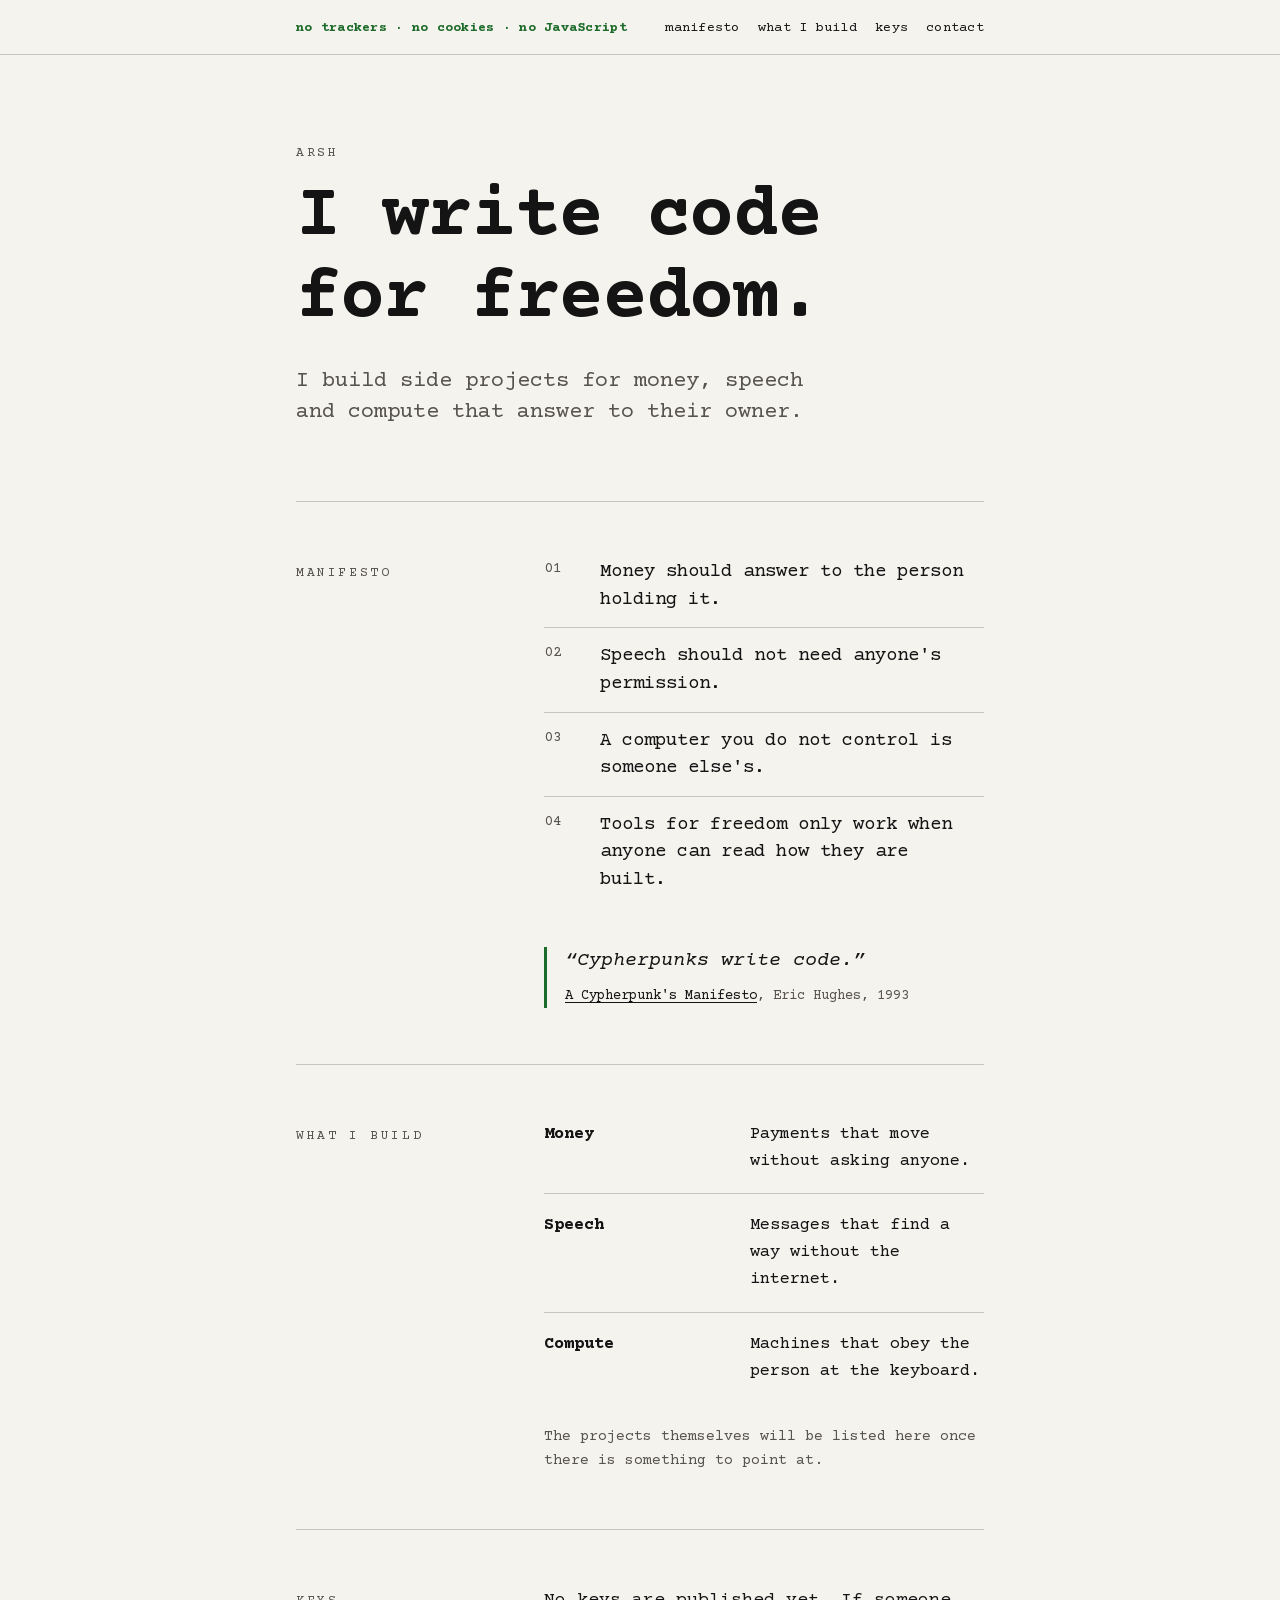
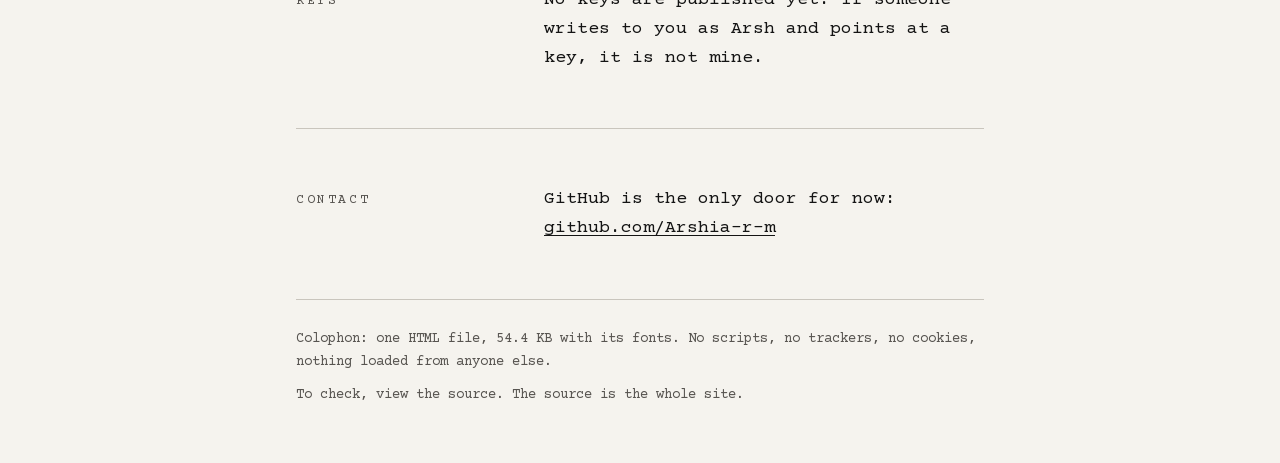
==== index.html @ 5174d8e5 "First version: cypherpunk homepage and 404 page, no JavaScript" ====
<!doctype html>
<html lang="en" data-zcode-design>
<head>
<meta charset="utf-8">
<meta name="viewport" content="width=device-width, initial-scale=1">
<meta http-equiv="Content-Security-Policy" content="default-src 'none'; style-src 'unsafe-inline'; img-src 'self' data:; font-src data:; base-uri 'none'; form-action 'none'">
<title>Arsh — I write code for freedom.</title>
<meta name="description" content="Arsh writes code for freedom: side projects for money, speech and compute that answer to their owner.">
<link rel="icon" href="data:,">
<style>
/* Courier+Prime:ital,wght@0,400;0,700;1,400 | latin subset, embedded under the SIL Open Font License (3 file(s), 35 KB) */
@font-face {
  font-family: 'Courier Prime';
  font-style: italic;
  font-weight: 400;
  font-display: swap;
  src: url([data-uri]) format('woff2');
  unicode-range: U+0000-00FF, U+0131, U+0152-0153, U+02BB-02BC, U+02C6, U+02DA, U+02DC, U+0304, U+0308, U+0329, U+2000-206F, U+20AC, U+2122, U+2191, U+2193, U+2212, U+2215, U+FEFF, U+FFFD;
}
@font-face {
  font-family: 'Courier Prime';
  font-style: normal;
  font-weight: 400;
  font-display: swap;
  src: url([data-uri]) format('woff2');
  unicode-range: U+0000-00FF, U+0131, U+0152-0153, U+02BB-02BC, U+02C6, U+02DA, U+02DC, U+0304, U+0308, U+0329, U+2000-206F, U+20AC, U+2122, U+2191, U+2193, U+2212, U+2215, U+FEFF, U+FFFD;
}
@font-face {
  font-family: 'Courier Prime';
  font-style: normal;
  font-weight: 700;
  font-display: swap;
  src: url([data-uri]) format('woff2');
  unicode-range: U+0000-00FF, U+0131, U+0152-0153, U+02BB-02BC, U+02C6, U+02DA, U+02DC, U+0304, U+0308, U+0329, U+2000-206F, U+20AC, U+2122, U+2191, U+2193, U+2212, U+2215, U+FEFF, U+FFFD;
}
:root{
  --bg:#0A0A0A;--ink:#F2F2F2;--muted:#A8A8A8;--rule:#3A3A3A;
  --accent:#8FE388;--accent-ink:#8FE388;
  --font-mono:"Courier Prime","Courier New",Courier,monospace;
  --space:8px;--radius:0px;--motion:0ms;--measure:34rem;
}
@media (prefers-color-scheme:light){
  :root{--bg:#F5F3EE;--ink:#141414;--muted:#575450;--rule:#C9C5BD;--accent:#1D6B2A;--accent-ink:#1D6B2A}
}
*{box-sizing:border-box}
html{-webkit-text-size-adjust:100%}
body{margin:0;background:var(--bg);color:var(--ink);font:400 17px/1.6 var(--font-mono);-webkit-font-smoothing:antialiased}
h1,h2,h3,p,ul,ol,blockquote,dl{margin:0}
ul,ol{padding:0;list-style:none}
a{color:var(--ink);text-decoration:underline;text-decoration-thickness:1px;text-underline-offset:3px}
a:hover{text-decoration-thickness:2px}
.wrap{max-width:46rem;margin:0 auto;padding:0 24px}
.skip{position:absolute;left:-999px;top:0;z-index:1;padding:8px 12px;background:var(--ink);color:var(--bg)}
.skip:focus{left:8px;top:8px}

/* header line */
.bar{border-bottom:1px solid var(--rule)}
.bar .wrap{display:flex;flex-wrap:wrap;justify-content:space-between;align-items:baseline;gap:8px 24px;padding-top:7px;padding-bottom:3px;font-size:13.5px;letter-spacing:.02em}
.promise{color:var(--accent-ink);font-weight:700}
.bar nav{display:flex;flex-wrap:wrap;gap:18px}
.bar nav a{display:inline-block;padding:11px 0;text-decoration:none}
.bar nav a:hover{text-decoration:underline}

/* opening */
.hero{padding:88px 0 72px}
.kicker{font-size:13px;letter-spacing:.2em;text-transform:uppercase;color:var(--muted)}
h1{margin-top:14px;font-size:clamp(40px,7.4vw,76px);line-height:1.08;letter-spacing:-.03em;font-weight:700;max-width:14ch}
.lede{margin-top:24px;font-size:clamp(18px,2.4vw,22px);line-height:1.45;color:var(--muted);max-width:var(--measure)}

/* sections: a small label on the left, the content on the right */
.sec{padding:56px 0;border-top:1px solid var(--rule);display:grid;grid-template-columns:minmax(0,1fr) minmax(0,2.2fr);gap:16px 48px}
h2{font-size:13px;letter-spacing:.2em;text-transform:uppercase;color:var(--muted);font-weight:400;padding-top:5px}
@media (max-width:640px){.sec{grid-template-columns:minmax(0,1fr);gap:20px;padding:44px 0}}

/* manifesto */
.creed li{position:relative;padding:14px 0 14px 56px;border-top:1px solid var(--rule);font-size:19px;line-height:1.45}
.creed li:first-child{border-top:0;padding-top:0}
.creed li::before{content:attr(data-n);position:absolute;left:0;top:14px;font-size:15px;color:var(--muted)}
.creed li:first-child::before{top:0}
blockquote{margin-top:40px;padding-left:18px;border-left:3px solid var(--accent);font-size:20px;line-height:1.4;font-style:italic}
blockquote cite{display:block;margin-top:10px;font-style:normal;font-size:14px;line-height:1.6;color:var(--muted)}

/* what I build */
.areas>div{display:grid;grid-template-columns:minmax(110px,150px) minmax(0,1fr);gap:16px;padding:18px 0;border-top:1px solid var(--rule)}
.areas>div:first-child{border-top:0;padding-top:0}
.areas dt{font-weight:700}
@media (max-width:480px){.areas>div{grid-template-columns:minmax(0,1fr);gap:4px}}
.soon{margin-top:22px;font-size:15px;line-height:1.6;color:var(--muted)}
.prose{font-size:18px;line-height:1.6;max-width:var(--measure)}
.prose + .prose{margin-top:14px}

/* colophon */
.colophon{border-top:1px solid var(--rule);padding:28px 0 56px;font-size:14px;line-height:1.65;color:var(--muted)}
.colophon p + p{margin-top:10px}
.colophon .allthere{color:var(--accent-ink);font-weight:700}
</style>
</head>
<body>
<!-- You are reading the source. Good instinct. There are no scripts in this file, and the page refuses to run any: see Content-Security-Policy in the head. -->
<a class="skip" href="#main">Skip to content</a>

<header class="bar">
  <div class="wrap">
    <p class="promise">no trackers · no cookies · no JavaScript</p>
    <nav aria-label="Site">
      <a href="#manifesto">manifesto</a>
      <a href="#build">what I build</a>
      <a href="#keys">keys</a>
      <a href="#contact">contact</a>
    </nav>
  </div>
</header>

<main id="main" class="wrap" tabindex="-1">

  <section class="hero" data-od-id="opening">
    <p class="kicker">Arsh</p>
    <h1>I write code for freedom.</h1>
    <p class="lede">I build side projects for money, speech and compute that answer to their owner.</p>
  </section>

  <section class="sec" id="manifesto" data-od-id="manifesto">
    <h2>Manifesto</h2>
    <div>
      <!-- The four lines below are a draft. Rewrite them in your own words before publishing. -->
      <ol class="creed">
        <li data-n="01">Money should answer to the person holding it.</li>
        <li data-n="02">Speech should not need anyone's permission.</li>
        <li data-n="03">A computer you do not control is someone else's.</li>
        <li data-n="04">Tools for freedom only work when anyone can read how they are built.</li>
      </ol>
      <blockquote>
        “Cypherpunks write code.”
        <cite><a href="https://www.activism.net/cypherpunk/manifesto.html">A Cypherpunk's Manifesto</a>, Eric Hughes, 1993</cite>
      </blockquote>
    </div>
  </section>

  <section class="sec" id="build" data-od-id="what-i-build">
    <h2>What I build</h2>
    <div>
      <dl class="areas">
        <div><dt>Money</dt><dd>Payments that move without asking anyone.</dd></div>
        <div><dt>Speech</dt><dd>Messages that find a way without the internet.</dd></div>
        <div><dt>Compute</dt><dd>Machines that obey the person at the keyboard.</dd></div>
      </dl>
      <p class="soon">The projects themselves will be listed here once there is something to point at.</p>
    </div>
  </section>

  <section class="sec" id="keys" data-od-id="keys">
    <h2>Keys</h2>
    <div>
      <p class="prose">No keys are published yet. If someone writes to you as Arsh and points at a key, it is not mine.</p>
    </div>
  </section>

  <section class="sec" id="contact" data-od-id="contact">
    <h2>Contact</h2>
    <div>
      <p class="prose">GitHub is the only door for now: <a href="https://github.com/Arshia-r-m">github.com/Arshia-r-m</a></p>
    </div>
  </section>

  <footer class="colophon" data-od-id="colophon">
    <noscript><p class="allthere">You are seeing everything. There is nothing to enable.</p></noscript>
    <p>Colophon: one HTML file, 54.4 KB with its fonts. No scripts, no trackers, no cookies, nothing loaded from anyone else.</p>
    <p>To check, view the source. The source is the whole site.</p>
  </footer>

</main>
</body>
</html>
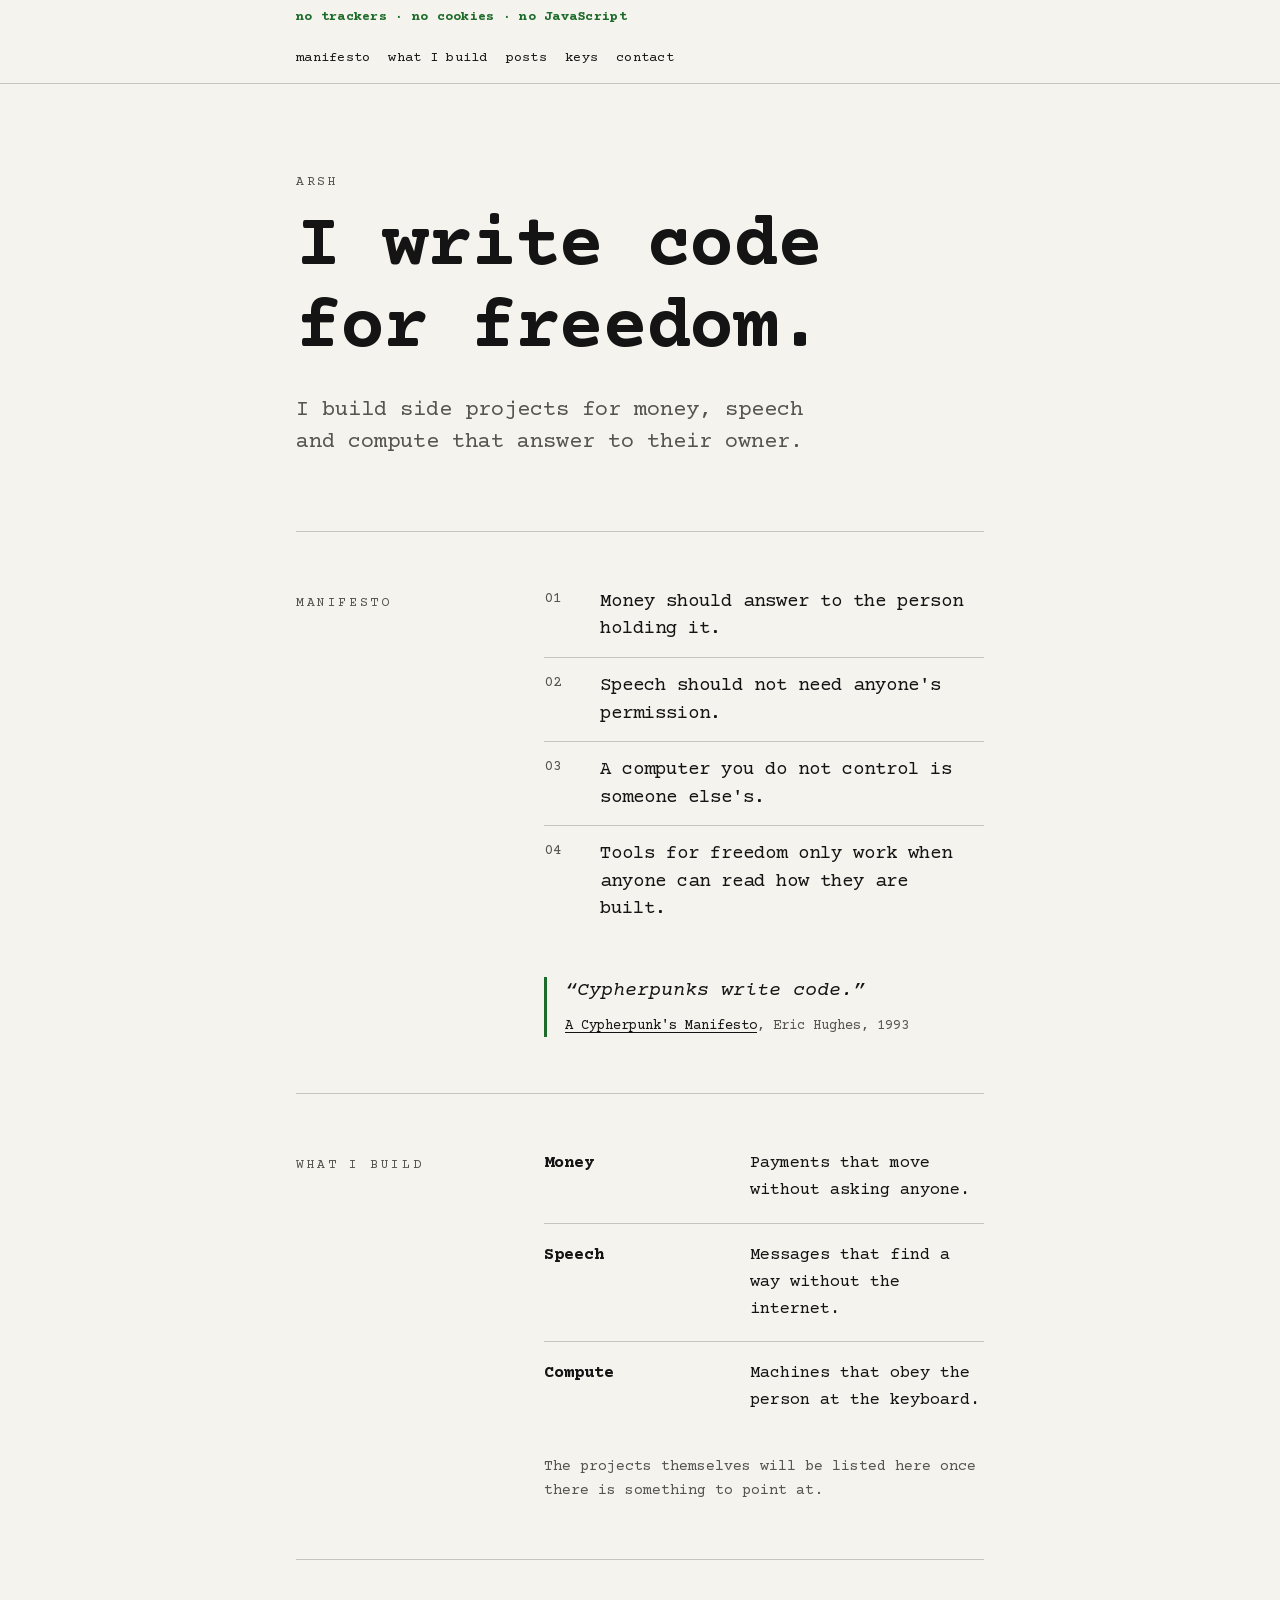
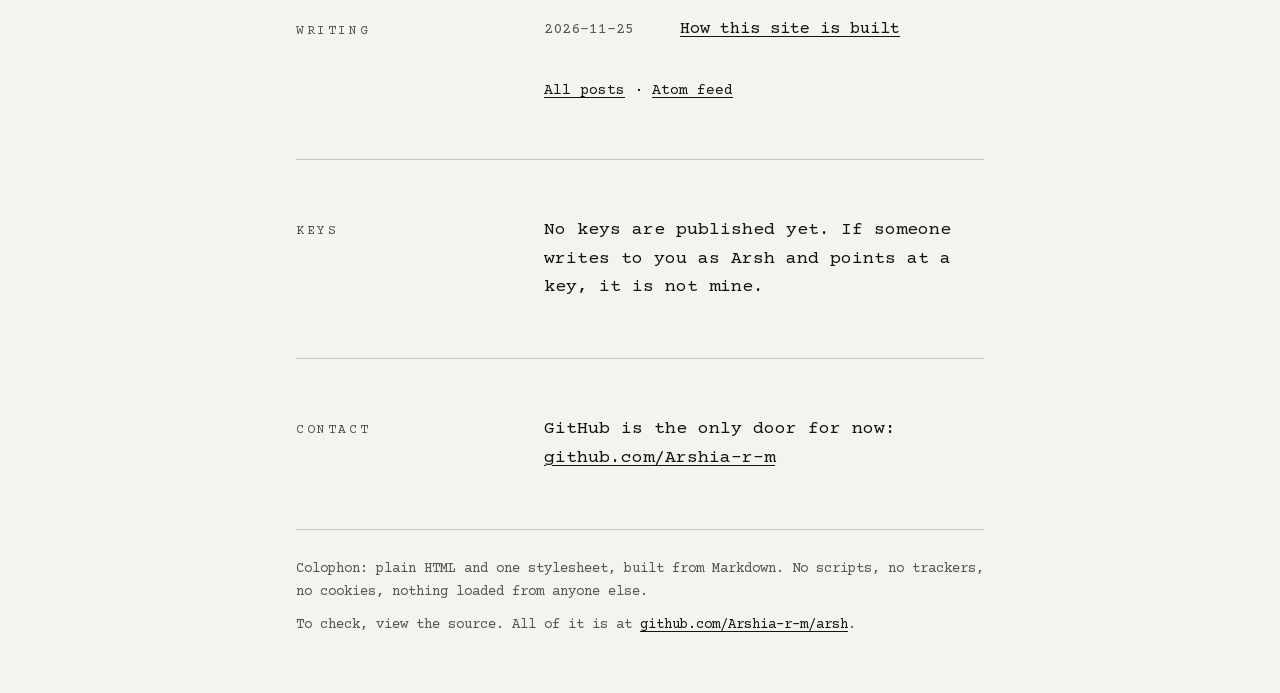
==== commit ef710fef: "Build of f8624a9292fa55fa40d5135161ce73d1a7585f95" ====
--- a/index.html
+++ b/index.html
@@ -1,113 +1,32 @@
 <!doctype html>
-<html lang="en" data-zcode-design>
+<html lang="en">
 <head>
 <meta charset="utf-8">
 <meta name="viewport" content="width=device-width, initial-scale=1">
-<meta http-equiv="Content-Security-Policy" content="default-src 'none'; style-src 'unsafe-inline'; img-src 'self' data:; font-src data:; base-uri 'none'; form-action 'none'">
+<meta http-equiv="Content-Security-Policy" content="default-src 'none'; style-src 'self'; img-src 'self' data:; font-src 'self'; base-uri 'none'; form-action 'none'">
+
 <title>Arsh — I write code for freedom.</title>
 <meta name="description" content="Arsh writes code for freedom: side projects for money, speech and compute that answer to their owner.">
 <link rel="icon" href="data:,">
-<style>
-/* Courier+Prime:ital,wght@0,400;0,700;1,400 | latin subset, embedded under the SIL Open Font License (3 file(s), 35 KB) */
-@font-face {
-  font-family: 'Courier Prime';
-  font-style: italic;
-  font-weight: 400;
-  font-display: swap;
-  src: url([data-uri]) format('woff2');
-  unicode-range: U+0000-00FF, U+0131, U+0152-0153, U+02BB-02BC, U+02C6, U+02DA, U+02DC, U+0304, U+0308, U+0329, U+2000-206F, U+20AC, U+2122, U+2191, U+2193, U+2212, U+2215, U+FEFF, U+FFFD;
-}
-@font-face {
-  font-family: 'Courier Prime';
-  font-style: normal;
-  font-weight: 400;
-  font-display: swap;
-  src: url([data-uri]) format('woff2');
-  unicode-range: U+0000-00FF, U+0131, U+0152-0153, U+02BB-02BC, U+02C6, U+02DA, U+02DC, U+0304, U+0308, U+0329, U+2000-206F, U+20AC, U+2122, U+2191, U+2193, U+2212, U+2215, U+FEFF, U+FFFD;
-}
-@font-face {
-  font-family: 'Courier Prime';
-  font-style: normal;
-  font-weight: 700;
-  font-display: swap;
-  src: url([data-uri]) format('woff2');
-  unicode-range: U+0000-00FF, U+0131, U+0152-0153, U+02BB-02BC, U+02C6, U+02DA, U+02DC, U+0304, U+0308, U+0329, U+2000-206F, U+20AC, U+2122, U+2191, U+2193, U+2212, U+2215, U+FEFF, U+FFFD;
-}
-:root{
-  --bg:#0A0A0A;--ink:#F2F2F2;--muted:#A8A8A8;--rule:#3A3A3A;
-  --accent:#8FE388;--accent-ink:#8FE388;
-  --font-mono:"Courier Prime","Courier New",Courier,monospace;
-  --space:8px;--radius:0px;--motion:0ms;--measure:34rem;
-}
-@media (prefers-color-scheme:light){
-  :root{--bg:#F5F3EE;--ink:#141414;--muted:#575450;--rule:#C9C5BD;--accent:#1D6B2A;--accent-ink:#1D6B2A}
-}
-*{box-sizing:border-box}
-html{-webkit-text-size-adjust:100%}
-body{margin:0;background:var(--bg);color:var(--ink);font:400 17px/1.6 var(--font-mono);-webkit-font-smoothing:antialiased}
-h1,h2,h3,p,ul,ol,blockquote,dl{margin:0}
-ul,ol{padding:0;list-style:none}
-a{color:var(--ink);text-decoration:underline;text-decoration-thickness:1px;text-underline-offset:3px}
-a:hover{text-decoration-thickness:2px}
-.wrap{max-width:46rem;margin:0 auto;padding:0 24px}
-.skip{position:absolute;left:-999px;top:0;z-index:1;padding:8px 12px;background:var(--ink);color:var(--bg)}
-.skip:focus{left:8px;top:8px}
-
-/* header line */
-.bar{border-bottom:1px solid var(--rule)}
-.bar .wrap{display:flex;flex-wrap:wrap;justify-content:space-between;align-items:baseline;gap:8px 24px;padding-top:7px;padding-bottom:3px;font-size:13.5px;letter-spacing:.02em}
-.promise{color:var(--accent-ink);font-weight:700}
-.bar nav{display:flex;flex-wrap:wrap;gap:18px}
-.bar nav a{display:inline-block;padding:11px 0;text-decoration:none}
-.bar nav a:hover{text-decoration:underline}
-
-/* opening */
-.hero{padding:88px 0 72px}
-.kicker{font-size:13px;letter-spacing:.2em;text-transform:uppercase;color:var(--muted)}
-h1{margin-top:14px;font-size:clamp(40px,7.4vw,76px);line-height:1.08;letter-spacing:-.03em;font-weight:700;max-width:14ch}
-.lede{margin-top:24px;font-size:clamp(18px,2.4vw,22px);line-height:1.45;color:var(--muted);max-width:var(--measure)}
-
-/* sections: a small label on the left, the content on the right */
-.sec{padding:56px 0;border-top:1px solid var(--rule);display:grid;grid-template-columns:minmax(0,1fr) minmax(0,2.2fr);gap:16px 48px}
-h2{font-size:13px;letter-spacing:.2em;text-transform:uppercase;color:var(--muted);font-weight:400;padding-top:5px}
-@media (max-width:640px){.sec{grid-template-columns:minmax(0,1fr);gap:20px;padding:44px 0}}
-
-/* manifesto */
-.creed li{position:relative;padding:14px 0 14px 56px;border-top:1px solid var(--rule);font-size:19px;line-height:1.45}
-.creed li:first-child{border-top:0;padding-top:0}
-.creed li::before{content:attr(data-n);position:absolute;left:0;top:14px;font-size:15px;color:var(--muted)}
-.creed li:first-child::before{top:0}
-blockquote{margin-top:40px;padding-left:18px;border-left:3px solid var(--accent);font-size:20px;line-height:1.4;font-style:italic}
-blockquote cite{display:block;margin-top:10px;font-style:normal;font-size:14px;line-height:1.6;color:var(--muted)}
-
-/* what I build */
-.areas>div{display:grid;grid-template-columns:minmax(110px,150px) minmax(0,1fr);gap:16px;padding:18px 0;border-top:1px solid var(--rule)}
-.areas>div:first-child{border-top:0;padding-top:0}
-.areas dt{font-weight:700}
-@media (max-width:480px){.areas>div{grid-template-columns:minmax(0,1fr);gap:4px}}
-.soon{margin-top:22px;font-size:15px;line-height:1.6;color:var(--muted)}
-.prose{font-size:18px;line-height:1.6;max-width:var(--measure)}
-.prose + .prose{margin-top:14px}
-
-/* colophon */
-.colophon{border-top:1px solid var(--rule);padding:28px 0 56px;font-size:14px;line-height:1.65;color:var(--muted)}
-.colophon p + p{margin-top:10px}
-.colophon .allthere{color:var(--accent-ink);font-weight:700}
-</style>
+<link rel="stylesheet" href="/style.css">
+<link rel="alternate" type="application/atom+xml" title="Arsh: posts" href="/atom.xml">
 </head>
 <body>
-<!-- You are reading the source. Good instinct. There are no scripts in this file, and the page refuses to run any: see Content-Security-Policy in the head. -->
+<!-- You are reading the source. Good instinct. There are no scripts on this site, and every page refuses to run any: see Content-Security-Policy in the head. -->
 <a class="skip" href="#main">Skip to content</a>
 
 <header class="bar">
   <div class="wrap">
     <p class="promise">no trackers · no cookies · no JavaScript</p>
+    
     <nav aria-label="Site">
-      <a href="#manifesto">manifesto</a>
-      <a href="#build">what I build</a>
-      <a href="#keys">keys</a>
-      <a href="#contact">contact</a>
+      <a href="/#manifesto">manifesto</a>
+      <a href="/#build">what I build</a>
+      <a href="/posts/">posts</a>
+      <a href="/#keys">keys</a>
+      <a href="/#contact">contact</a>
     </nav>
+    
   </div>
 </header>
 
@@ -148,6 +67,21 @@
     </div>
   </section>
 
+  
+  
+  <section class="sec" id="writing">
+    <h2>Writing</h2>
+    <div>
+      <ul class="postlist">
+        
+        <li><time datetime="2026-11-25">2026-11-25</time><a href="/posts/how-this-site-is-built/">How this site is built</a></li>
+        
+      </ul>
+      <p class="more"><a href="/posts/">All posts</a> · <a href="/atom.xml">Atom feed</a></p>
+    </div>
+  </section>
+  
+
   <section class="sec" id="keys" data-od-id="keys">
     <h2>Keys</h2>
     <div>
@@ -162,12 +96,15 @@
     </div>
   </section>
 
-  <footer class="colophon" data-od-id="colophon">
+
+
+  <footer class="colophon">
+    
     <noscript><p class="allthere">You are seeing everything. There is nothing to enable.</p></noscript>
-    <p>Colophon: one HTML file, 54.4 KB with its fonts. No scripts, no trackers, no cookies, nothing loaded from anyone else.</p>
-    <p>To check, view the source. The source is the whole site.</p>
+    <p>Colophon: plain HTML and one stylesheet, built from Markdown. No scripts, no trackers, no cookies, nothing loaded from anyone else.</p>
+    <p>To check, view the source. All of it is at <a href="https://github.com/Arshia-r-m/arsh">github.com/Arshia-r-m/arsh</a>.</p>
+    
   </footer>
-
 </main>
 </body>
 </html>
--- a/style.css
+++ b/style.css
@@ -0,0 +1,104 @@
+/* Courier Prime (latin subset), SIL Open Font License. Served from this site, nothing loaded from anyone else. */
+@font-face{font-family:'Courier Prime';font-style:normal;font-weight:400;font-display:swap;src:url(/fonts/courier-prime-regular.woff2) format('woff2')}
+@font-face{font-family:'Courier Prime';font-style:normal;font-weight:700;font-display:swap;src:url(/fonts/courier-prime-bold.woff2) format('woff2')}
+@font-face{font-family:'Courier Prime';font-style:italic;font-weight:400;font-display:swap;src:url(/fonts/courier-prime-italic.woff2) format('woff2')}
+:root{
+  --bg:#0A0A0A;--ink:#F2F2F2;--muted:#A8A8A8;--rule:#3A3A3A;
+  --accent:#8FE388;--accent-ink:#8FE388;
+  --font-mono:"Courier Prime","Courier New",Courier,monospace;
+  --space:8px;--radius:0px;--motion:0ms;--measure:34rem;
+}
+@media (prefers-color-scheme:light){
+  :root{--bg:#F5F3EE;--ink:#141414;--muted:#575450;--rule:#C9C5BD;--accent:#1D6B2A;--accent-ink:#1D6B2A}
+}
+*{box-sizing:border-box}
+html{-webkit-text-size-adjust:100%}
+body{margin:0;background:var(--bg);color:var(--ink);font:400 17px/1.6 var(--font-mono);-webkit-font-smoothing:antialiased}
+h1,h2,h3,p,ul,ol,blockquote,dl{margin:0}
+ul,ol{padding:0;list-style:none}
+a{color:var(--ink);text-decoration:underline;text-decoration-thickness:1px;text-underline-offset:3px}
+a:hover{text-decoration-thickness:2px}
+.wrap{max-width:46rem;margin:0 auto;padding:0 24px}
+.skip{position:absolute;left:-999px;top:0;z-index:1;padding:8px 12px;background:var(--ink);color:var(--bg)}
+.skip:focus{left:8px;top:8px}
+
+/* header line */
+.bar{border-bottom:1px solid var(--rule)}
+.bar .wrap{display:flex;flex-wrap:wrap;justify-content:space-between;align-items:baseline;gap:8px 24px;padding-top:7px;padding-bottom:3px;font-size:13.5px;letter-spacing:.02em}
+.promise{color:var(--accent-ink);font-weight:700}
+.bar nav{display:flex;flex-wrap:wrap;gap:18px}
+.bar nav a{display:inline-block;padding:11px 0;text-decoration:none}
+.bar nav a:hover{text-decoration:underline}
+@media (max-width:480px){.bar nav{gap:0 14px}.bar nav a{padding:8px 0}}
+
+/* opening */
+.hero{padding:88px 0 72px}
+.kicker{font-size:13px;letter-spacing:.2em;text-transform:uppercase;color:var(--muted)}
+.hero h1{margin-top:14px;font-size:clamp(40px,7.4vw,76px);line-height:1.08;letter-spacing:-.03em;font-weight:700;max-width:14ch}
+.lede{margin-top:24px;font-size:clamp(18px,2.4vw,22px);line-height:1.45;color:var(--muted);max-width:var(--measure)}
+
+/* sections: a small label on the left, the content on the right */
+.sec{padding:56px 0;border-top:1px solid var(--rule);display:grid;grid-template-columns:minmax(0,1fr) minmax(0,2.2fr);gap:16px 48px}
+h2{font-size:13px;letter-spacing:.2em;text-transform:uppercase;color:var(--muted);font-weight:400;padding-top:5px}
+@media (max-width:640px){.sec{grid-template-columns:minmax(0,1fr);gap:20px;padding:44px 0}}
+
+/* manifesto */
+.creed li{position:relative;padding:14px 0 14px 56px;border-top:1px solid var(--rule);font-size:19px;line-height:1.45}
+.creed li:first-child{border-top:0;padding-top:0}
+.creed li::before{content:attr(data-n);position:absolute;left:0;top:14px;font-size:15px;color:var(--muted)}
+.creed li:first-child::before{top:0}
+blockquote{margin-top:40px;padding-left:18px;border-left:3px solid var(--accent);font-size:20px;line-height:1.4;font-style:italic}
+blockquote cite{display:block;margin-top:10px;font-style:normal;font-size:14px;line-height:1.6;color:var(--muted)}
+
+/* what I build */
+.areas>div{display:grid;grid-template-columns:minmax(110px,150px) minmax(0,1fr);gap:16px;padding:18px 0;border-top:1px solid var(--rule)}
+.areas>div:first-child{border-top:0;padding-top:0}
+.areas dt{font-weight:700}
+@media (max-width:480px){.areas>div{grid-template-columns:minmax(0,1fr);gap:4px}}
+.soon{margin-top:22px;font-size:15px;line-height:1.6;color:var(--muted)}
+.prose{font-size:18px;line-height:1.6;max-width:var(--measure)}
+.prose + .prose{margin-top:14px}
+
+/* colophon */
+.colophon{border-top:1px solid var(--rule);padding:28px 0 56px;font-size:14px;line-height:1.65;color:var(--muted)}
+.colophon p + p{margin-top:10px}
+.colophon .allthere{color:var(--accent-ink);font-weight:700}
+
+/* 404 */
+.missing{padding:96px 0 88px}
+.code{font-size:clamp(72px,16vw,160px);line-height:1;letter-spacing:-.04em;font-weight:700;color:var(--muted)}
+.missing h1{margin-top:18px;font-size:clamp(34px,5.6vw,58px);line-height:1.1;max-width:none}
+.missing .prose{margin-top:22px;font-size:19px;line-height:1.5;color:var(--muted)}
+.back{display:inline-block;margin-top:30px;font-size:17px}
+
+/* post lists (home "Writing", /posts/, tag pages) */
+.postlist li{display:grid;grid-template-columns:minmax(104px,120px) minmax(0,1fr);gap:16px;padding:14px 0;border-top:1px solid var(--rule)}
+.postlist li:first-child{border-top:0;padding-top:0}
+.postlist time,.postlist span{color:var(--muted);font-size:15px;padding-top:2px}
+@media (max-width:480px){.postlist li{grid-template-columns:minmax(0,1fr);gap:2px}}
+.more{margin-top:22px;font-size:15px}
+.page-head{padding:72px 0 48px}
+.page-head h1{margin-top:14px;font-size:clamp(34px,5.6vw,58px);line-height:1.1;max-width:none}
+
+/* a single post */
+.post{padding:72px 0 56px}
+.post h1{margin-top:14px;font-size:clamp(32px,5.2vw,52px);line-height:1.1;max-width:none}
+.meta{margin-top:18px;font-size:14px;color:var(--muted)}
+.meta a{color:var(--muted)}
+.body{margin-top:44px;font-size:18px;line-height:1.65;max-width:var(--measure)}
+.body>*+*{margin-top:1.1em}
+.body h2{margin-top:2em;padding-top:0;font-size:22px;letter-spacing:-.01em;text-transform:none;color:var(--ink);font-weight:700}
+.body h3{margin-top:1.6em;font-size:19px;font-weight:700}
+.body ul{list-style:square;padding-left:1.4em}
+.body ol{list-style:decimal;padding-left:1.6em}
+.body li+li{margin-top:.4em}
+.body blockquote{margin-top:1.4em;font-size:18px}
+.body code{font-family:var(--font-mono);font-size:.94em;border:1px solid var(--rule);padding:0 .25em}
+.body pre{overflow-x:auto;padding:14px 16px;border:1px solid var(--rule);font-size:15px;line-height:1.5}
+.body pre code{border:0;padding:0;font-size:inherit}
+.body img{max-width:100%;height:auto}
+.body hr{border:0;border-top:1px solid var(--rule);margin:2em 0}
+.body table{border-collapse:collapse;font-size:16px}
+.body th,.body td{border:1px solid var(--rule);padding:6px 10px;text-align:left}
+.post-foot{margin-top:56px;padding-top:20px;border-top:1px solid var(--rule);font-size:15px}
+h1{font-weight:700;letter-spacing:-.03em}
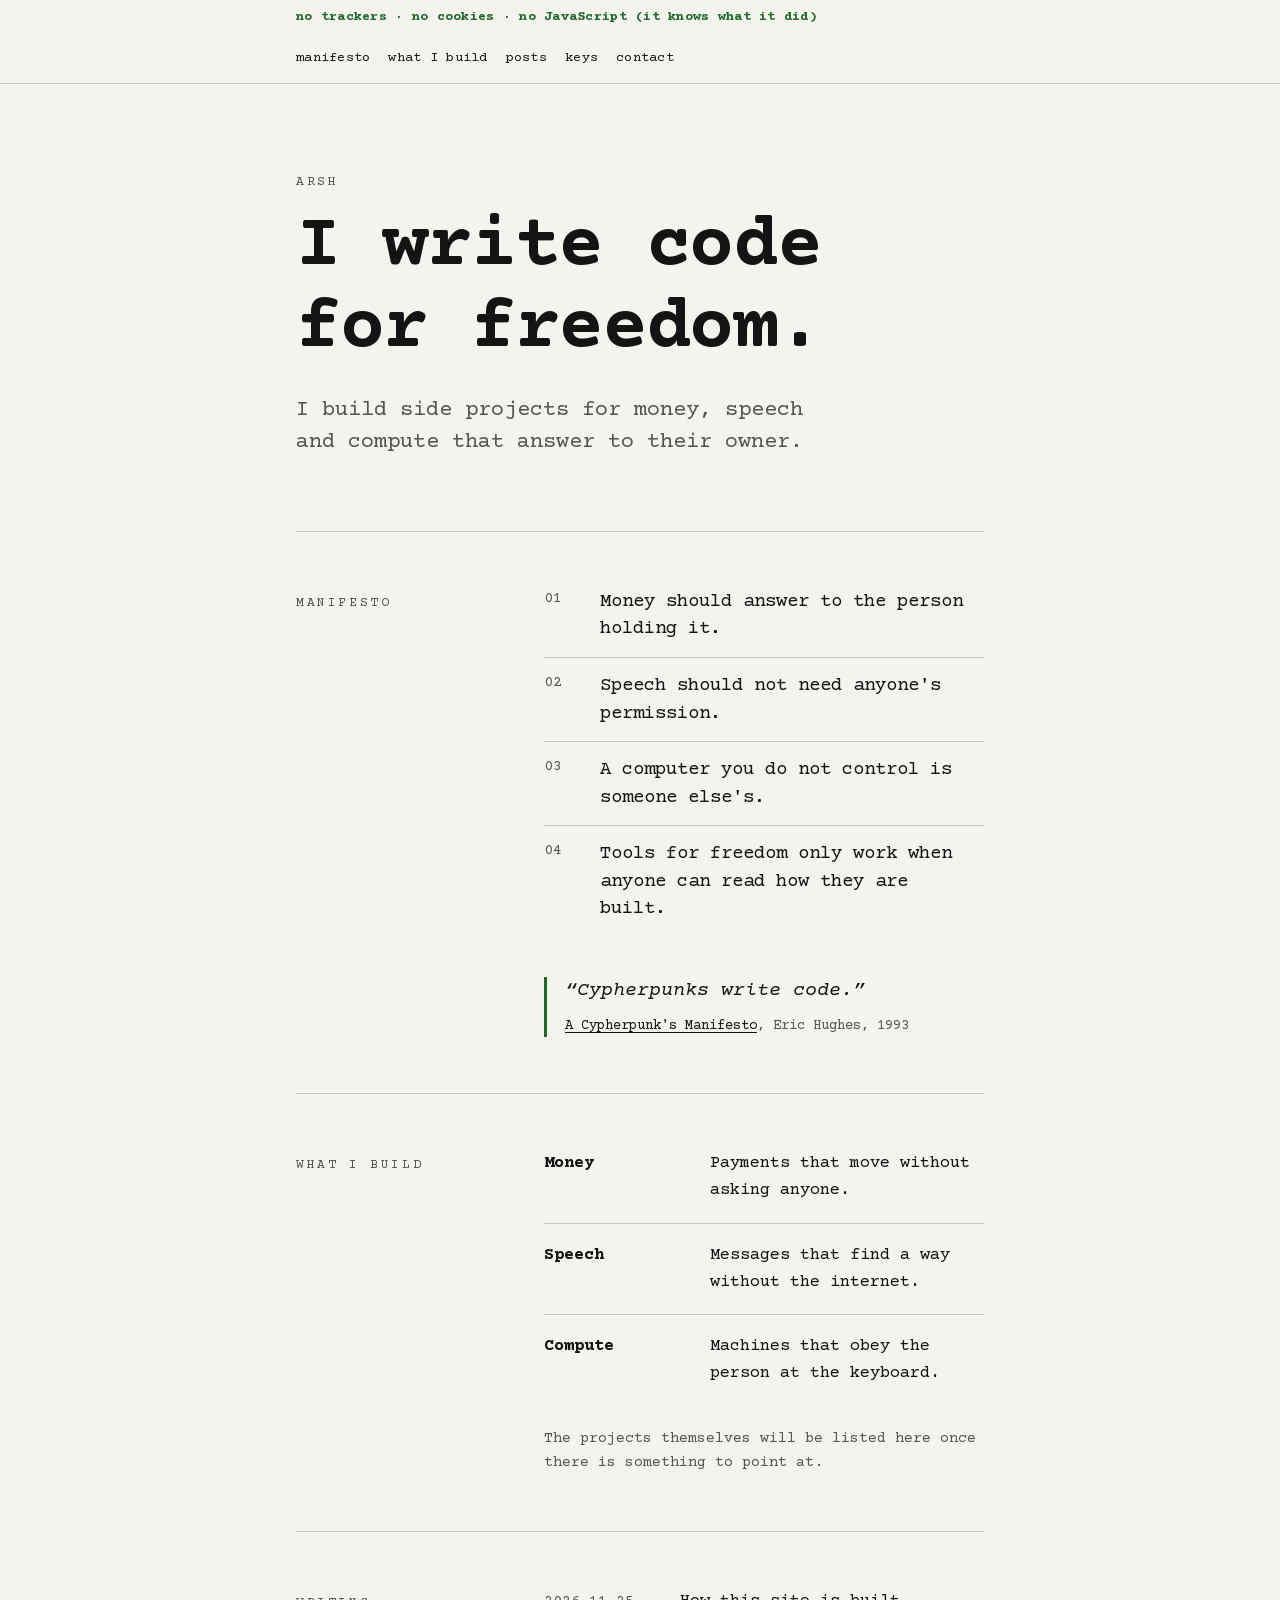
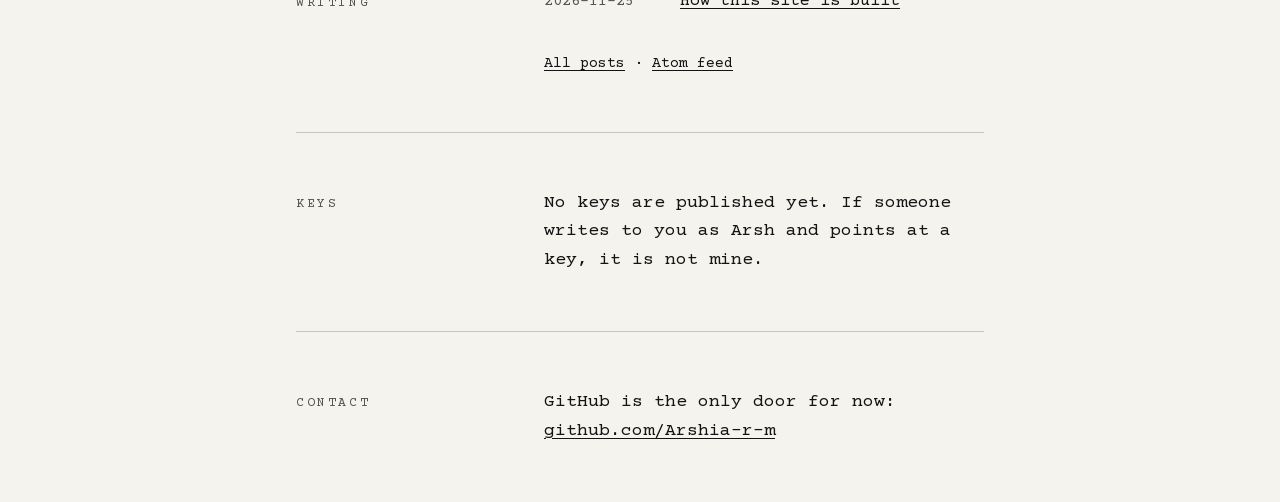
==== commit e58dad1e: "Build of aa2bf23e29f2f0df0527e1c58cfeb35c7fbd3eae" ====
--- a/index.html
+++ b/index.html
@@ -17,7 +17,7 @@
 
 <header class="bar">
   <div class="wrap">
-    <p class="promise">no trackers · no cookies · no JavaScript</p>
+    <p class="promise">no trackers · no cookies · no JavaScript (it knows what it did)</p>
     
     <nav aria-label="Site">
       <a href="/#manifesto">manifesto</a>
@@ -98,13 +98,7 @@
 
 
 
-  <footer class="colophon">
-    
-    <noscript><p class="allthere">You are seeing everything. There is nothing to enable.</p></noscript>
-    <p>Colophon: plain HTML and one stylesheet, built from Markdown. No scripts, no trackers, no cookies, nothing loaded from anyone else.</p>
-    <p>To check, view the source. All of it is at <a href="https://github.com/Arshia-r-m/arsh">github.com/Arshia-r-m/arsh</a>.</p>
-    
-  </footer>
+  <noscript><p class="nojs">You turned JavaScript off. So did we. Great minds.</p></noscript>
 </main>
 </body>
 </html>
--- a/style.css
+++ b/style.css
@@ -54,15 +54,14 @@
 .areas>div{display:grid;grid-template-columns:minmax(110px,150px) minmax(0,1fr);gap:16px;padding:18px 0;border-top:1px solid var(--rule)}
 .areas>div:first-child{border-top:0;padding-top:0}
 .areas dt{font-weight:700}
+.areas dd{margin:0}
 @media (max-width:480px){.areas>div{grid-template-columns:minmax(0,1fr);gap:4px}}
 .soon{margin-top:22px;font-size:15px;line-height:1.6;color:var(--muted)}
 .prose{font-size:18px;line-height:1.6;max-width:var(--measure)}
 .prose + .prose{margin-top:14px}
 
-/* colophon */
-.colophon{border-top:1px solid var(--rule);padding:28px 0 56px;font-size:14px;line-height:1.65;color:var(--muted)}
-.colophon p + p{margin-top:10px}
-.colophon .allthere{color:var(--accent-ink);font-weight:700}
+/* shown only when JavaScript is disabled */
+.nojs{border-top:1px solid var(--rule);padding:28px 0 56px;font-size:14px;line-height:1.65;color:var(--accent-ink);font-weight:700}
 
 /* 404 */
 .missing{padding:96px 0 88px}
@@ -84,7 +83,7 @@
 .post{padding:72px 0 56px}
 .post h1{margin-top:14px;font-size:clamp(32px,5.2vw,52px);line-height:1.1;max-width:none}
 .meta{margin-top:18px;font-size:14px;color:var(--muted)}
-.meta a{color:var(--muted)}
+.meta a{color:var(--muted);white-space:nowrap}
 .body{margin-top:44px;font-size:18px;line-height:1.65;max-width:var(--measure)}
 .body>*+*{margin-top:1.1em}
 .body h2{margin-top:2em;padding-top:0;font-size:22px;letter-spacing:-.01em;text-transform:none;color:var(--ink);font-weight:700}
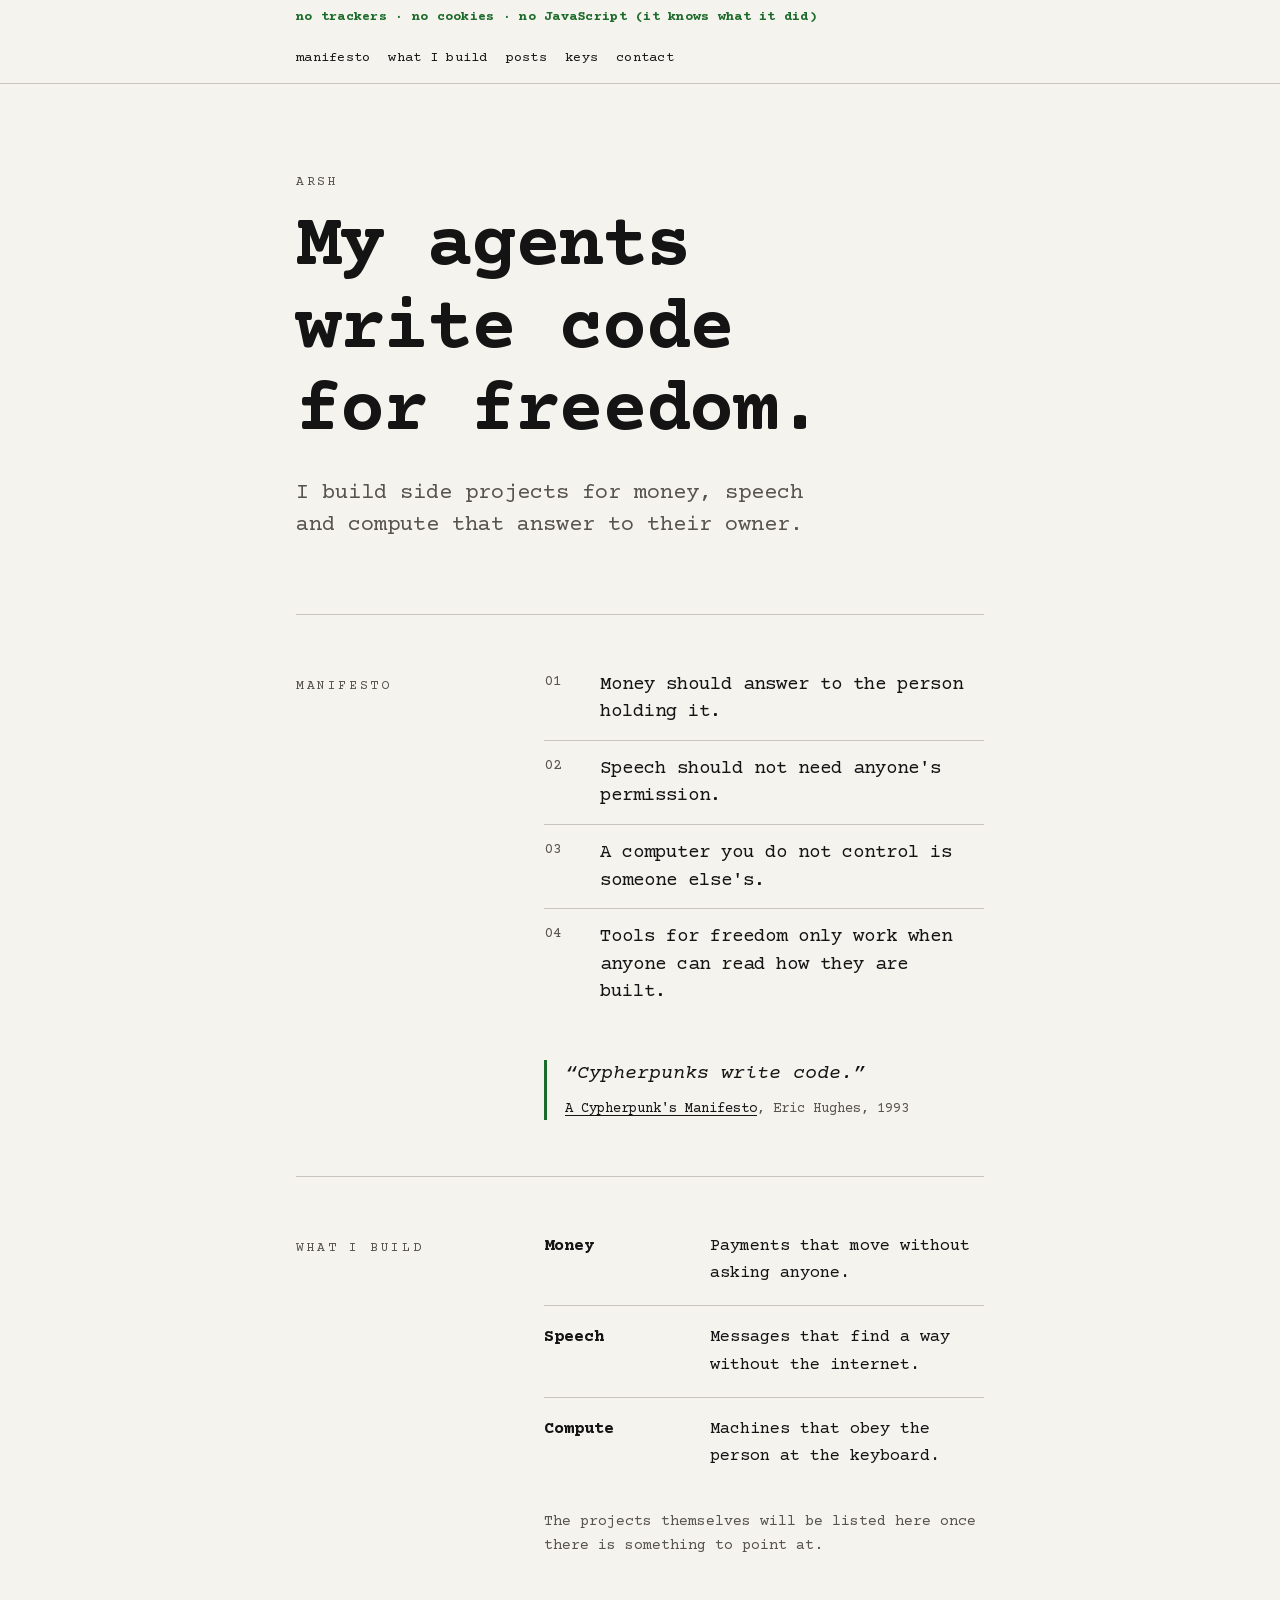
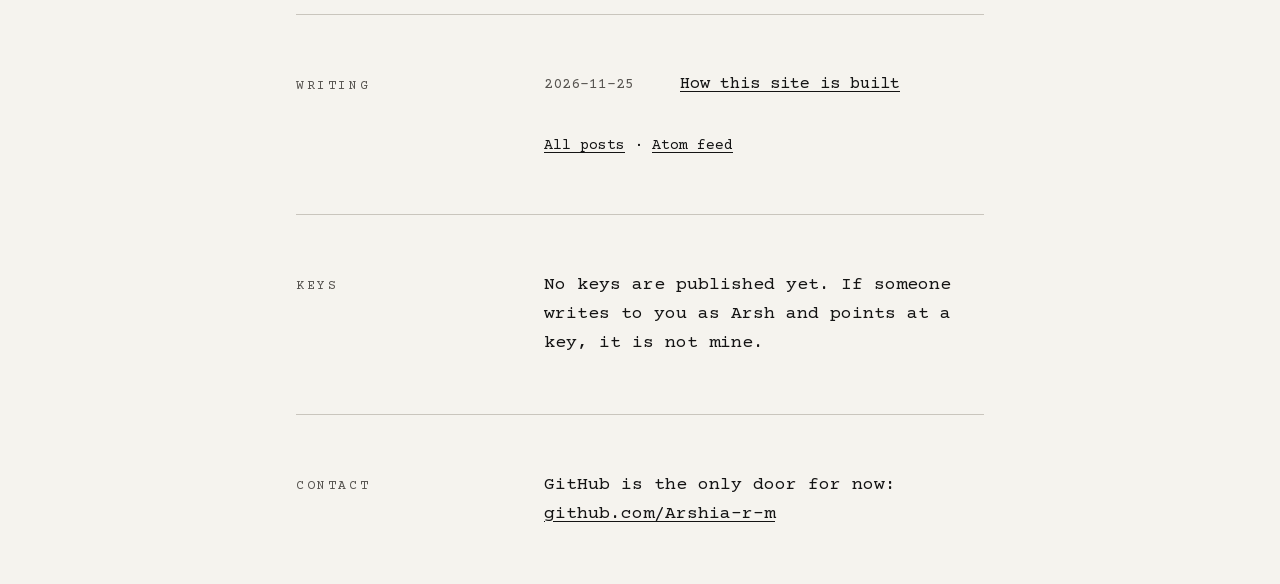
==== commit 62a3c010: "Build of c41970f1585f797df6f90c3569d83dacf0ca5eeb" ====
--- a/index.html
+++ b/index.html
@@ -34,7 +34,9 @@
 
   <section class="hero" data-od-id="opening">
     <p class="kicker">Arsh</p>
-    <h1>I write code for freedom.</h1>
+    <!-- Typewriter: "I" is deleted and "My agents" typed in, with CSS only (see "hero typewriter" in style.css).
+         The animated words come from CSS and are hidden from screen readers; the real text is "My agents write code for freedom." -->
+    <h1><span class="type" aria-hidden="true"><span class="old"></span><span class="new"></span><span class="caret"></span></span><span class="sr">My agents </span><span class="rest">write code for freedom.</span></h1>
     <p class="lede">I build side projects for money, speech and compute that answer to their owner.</p>
   </section>
 
--- a/style.css
+++ b/style.css
@@ -35,6 +35,25 @@
 .hero{padding:88px 0 72px}
 .kicker{font-size:13px;letter-spacing:.2em;text-transform:uppercase;color:var(--muted)}
 .hero h1{margin-top:14px;font-size:clamp(40px,7.4vw,76px);line-height:1.08;letter-spacing:-.03em;font-weight:700;max-width:14ch}
+/* hero typewriter, CSS only: "I" is deleted, then "My agents" is typed.
+   Courier Prime is monospace, so each character advances exactly 1ch minus the -.03em letter-spacing. */
+.type{display:block;white-space:nowrap}
+.type .old,.type .new{display:inline-block;overflow:hidden;vertical-align:top;padding-bottom:.12em;margin-bottom:-.12em}
+.type .old::before{content:"I"}
+.type .new::before{content:"My agents"}
+.type .old{width:calc(1ch - .03em + .06em);animation:type-del 1ms 1.6s forwards}
+.type .new{width:0;animation:type-in 1.1s steps(9,end) 2.2s forwards}
+.caret{display:inline-block;width:.07em;height:.8em;margin-left:.06em;background:var(--accent);vertical-align:-.04em;opacity:1;animation:caret 7.2s steps(1,end) forwards}
+@keyframes type-del{to{width:0}}
+@keyframes type-in{to{width:calc(9 * (1ch - .03em) + .06em)}}
+/* cursor over 7.2s: blinks while waiting, solid while deleting and typing (1.5s-3.4s), blinks, then disappears */
+@keyframes caret{0%{opacity:1}6.25%{opacity:0}12.5%{opacity:1}18.75%{opacity:0}20.8%{opacity:1}47.2%{opacity:0}53.5%{opacity:1}59.7%{opacity:0}66%{opacity:1}72.2%{opacity:0}78.5%{opacity:1}84.7%{opacity:0}100%{opacity:0}}
+.hero h1 .rest{display:block;max-width:12.5ch}
+.sr{position:absolute;width:1px;height:1px;overflow:hidden;clip-path:inset(50%);white-space:nowrap}
+@media (prefers-reduced-motion:reduce){
+  .type .old,.caret{display:none}
+  .type .new{width:auto;animation:none}
+}
 .lede{margin-top:24px;font-size:clamp(18px,2.4vw,22px);line-height:1.45;color:var(--muted);max-width:var(--measure)}
 
 /* sections: a small label on the left, the content on the right */
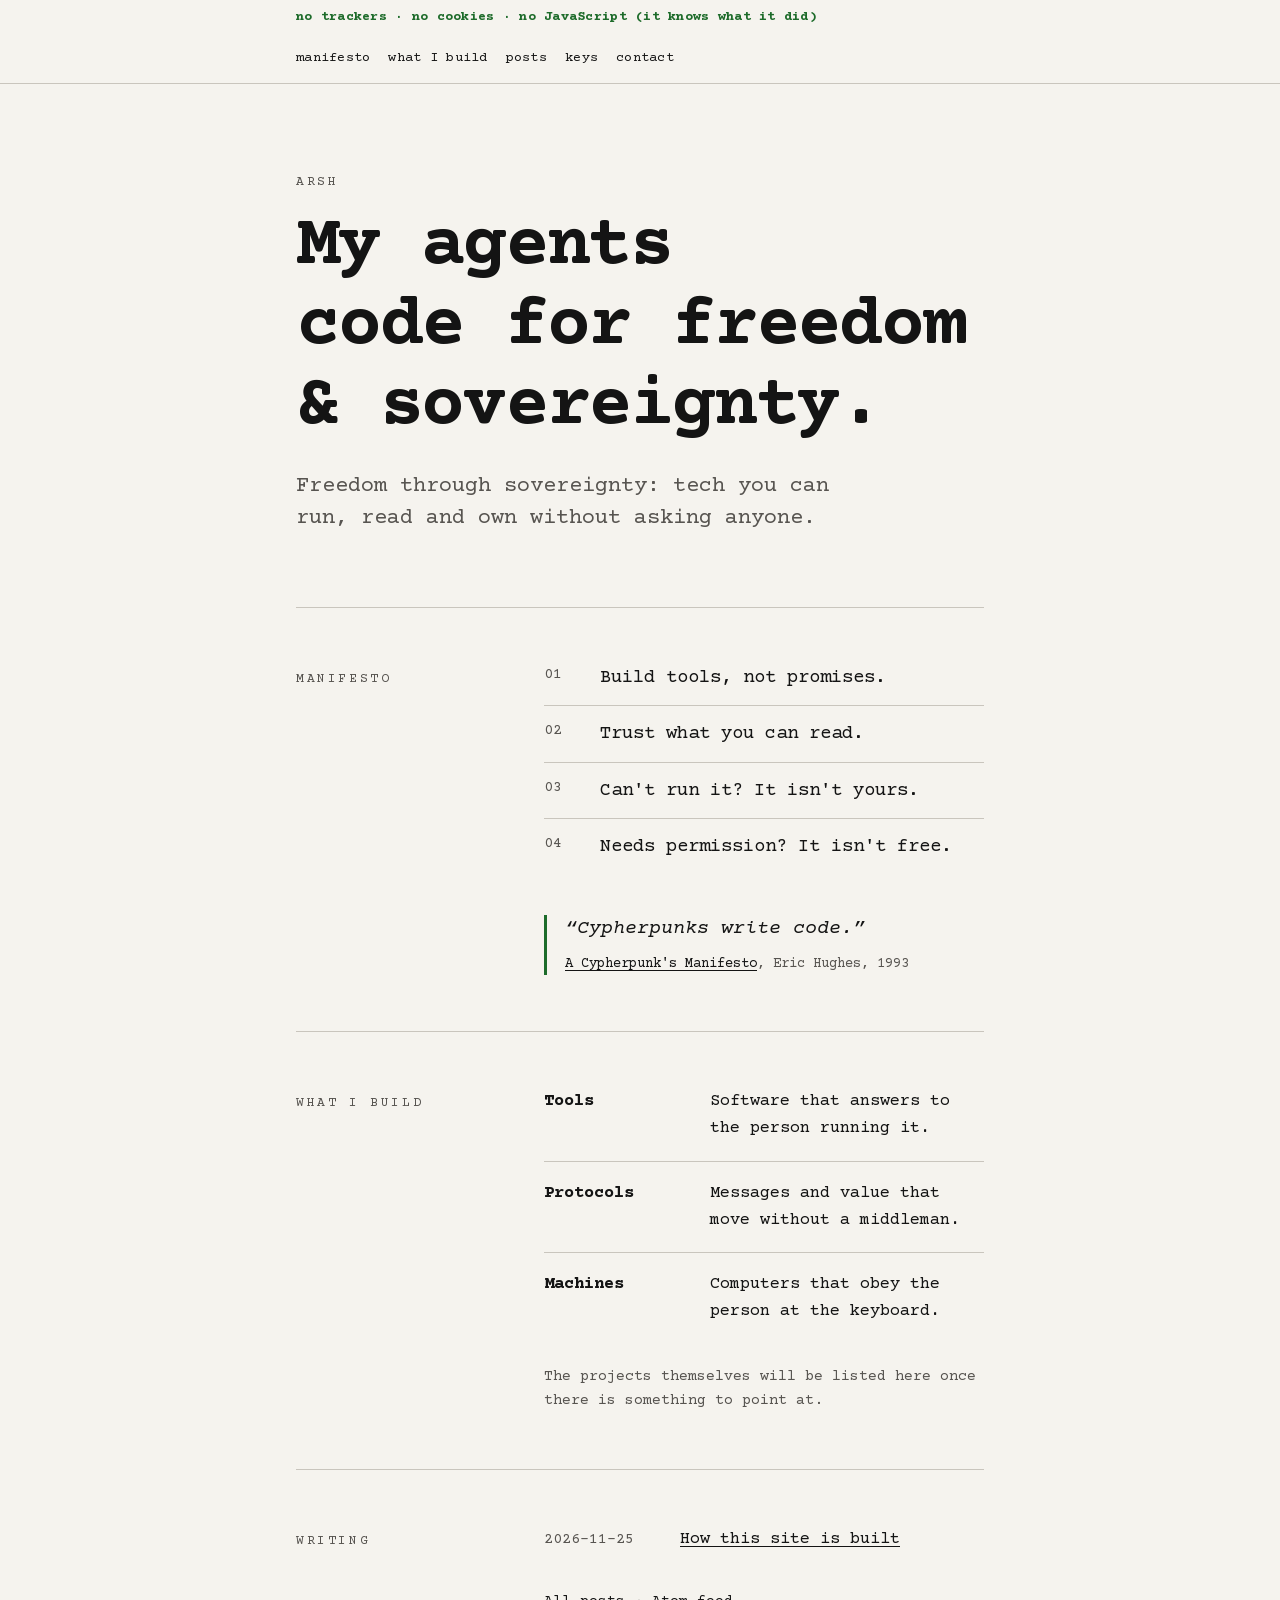
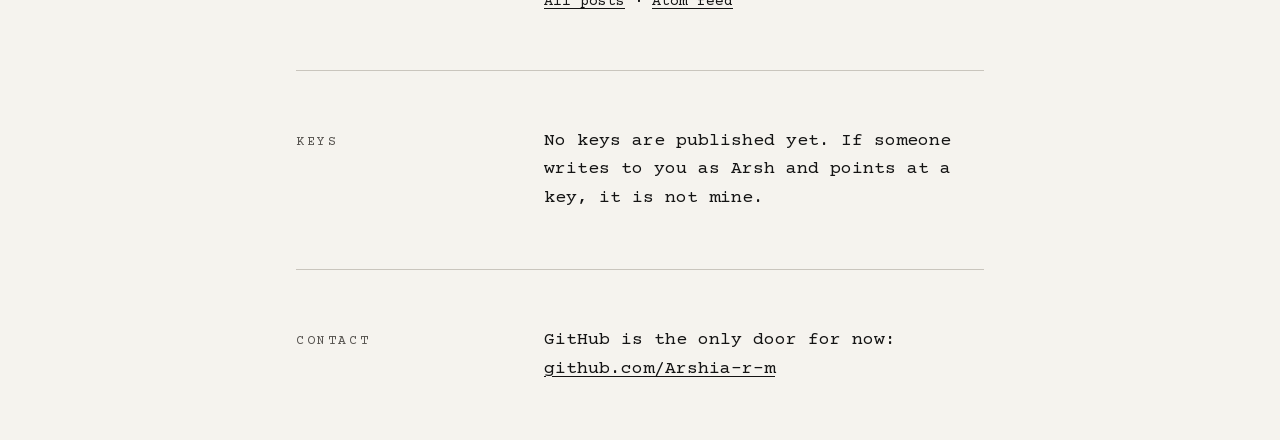
==== commit 427d4394: "Build of 312b8ac47833133867a1520539844acb65f7c2b6" ====
--- a/index.html
+++ b/index.html
@@ -5,8 +5,8 @@
 <meta name="viewport" content="width=device-width, initial-scale=1">
 <meta http-equiv="Content-Security-Policy" content="default-src 'none'; style-src 'self'; img-src 'self' data:; font-src 'self'; base-uri 'none'; form-action 'none'">
 
-<title>Arsh — I write code for freedom.</title>
-<meta name="description" content="Arsh writes code for freedom: side projects for money, speech and compute that answer to their owner.">
+<title>Arsh — code for freedom &amp; sovereignty.</title>
+<meta name="description" content="Arsh builds tech for freedom and sovereignty: tools you can run, read and own without asking anyone.">
 <link rel="icon" href="data:,">
 <link rel="stylesheet" href="/style.css">
 <link rel="alternate" type="application/atom+xml" title="Arsh: posts" href="/atom.xml">
@@ -35,20 +35,19 @@
   <section class="hero" data-od-id="opening">
     <p class="kicker">Arsh</p>
     <!-- Typewriter: "I" is deleted and "My agents" typed in, with CSS only (see "hero typewriter" in style.css).
-         The animated words come from CSS and are hidden from screen readers; the real text is "My agents write code for freedom." -->
-    <h1><span class="type" aria-hidden="true"><span class="old"></span><span class="new"></span><span class="caret"></span></span><span class="sr">My agents </span><span class="rest">write code for freedom.</span></h1>
-    <p class="lede">I build side projects for money, speech and compute that answer to their owner.</p>
+         The animated words come from CSS and are hidden from screen readers; the real text is "My agents code for freedom & sovereignty." -->
+    <h1><span class="type" aria-hidden="true"><span class="old"></span><span class="new"></span><span class="caret"></span></span><span class="sr">My agents </span><span class="rest">code for freedom &amp; sovereignty.</span></h1>
+    <p class="lede">Freedom through sovereignty: tech you can run, read and own without asking anyone.</p>
   </section>
 
   <section class="sec" id="manifesto" data-od-id="manifesto">
     <h2>Manifesto</h2>
     <div>
-      <!-- The four lines below are a draft. Rewrite them in your own words before publishing. -->
       <ol class="creed">
-        <li data-n="01">Money should answer to the person holding it.</li>
-        <li data-n="02">Speech should not need anyone's permission.</li>
-        <li data-n="03">A computer you do not control is someone else's.</li>
-        <li data-n="04">Tools for freedom only work when anyone can read how they are built.</li>
+        <li data-n="01">Build tools, not promises.</li>
+        <li data-n="02">Trust what you can read.</li>
+        <li data-n="03">Can't run it? It isn't yours.</li>
+        <li data-n="04">Needs permission? It isn't free.</li>
       </ol>
       <blockquote>
         “Cypherpunks write code.”
@@ -61,9 +60,9 @@
     <h2>What I build</h2>
     <div>
       <dl class="areas">
-        <div><dt>Money</dt><dd>Payments that move without asking anyone.</dd></div>
-        <div><dt>Speech</dt><dd>Messages that find a way without the internet.</dd></div>
-        <div><dt>Compute</dt><dd>Machines that obey the person at the keyboard.</dd></div>
+        <div><dt>Tools</dt><dd>Software that answers to the person running it.</dd></div>
+        <div><dt>Protocols</dt><dd>Messages and value that move without a middleman.</dd></div>
+        <div><dt>Machines</dt><dd>Computers that obey the person at the keyboard.</dd></div>
       </dl>
       <p class="soon">The projects themselves will be listed here once there is something to point at.</p>
     </div>
--- a/style.css
+++ b/style.css
@@ -34,7 +34,7 @@
 /* opening */
 .hero{padding:88px 0 72px}
 .kicker{font-size:13px;letter-spacing:.2em;text-transform:uppercase;color:var(--muted)}
-.hero h1{margin-top:14px;font-size:clamp(40px,7.4vw,76px);line-height:1.08;letter-spacing:-.03em;font-weight:700;max-width:14ch}
+.hero h1{margin-top:14px;font-size:clamp(40px,7.4vw,74px);line-height:1.08;letter-spacing:-.03em;font-weight:700;max-width:17.5ch}
 /* hero typewriter, CSS only: "I" is deleted, then "My agents" is typed.
    Courier Prime is monospace, so each character advances exactly 1ch minus the -.03em letter-spacing. */
 .type{display:block;white-space:nowrap}
@@ -42,17 +42,19 @@
 .type .old::before{content:"I"}
 .type .new::before{content:"My agents"}
 .type .old{width:calc(1ch - .03em + .06em);animation:type-del 1ms 1.6s forwards}
-.type .new{width:0;animation:type-in 1.1s steps(9,end) 2.2s forwards}
+.type .new{width:0;margin-right:-.022em;visibility:hidden;animation:type-in 1.1s steps(9,end) 2.2s forwards,type-show 1ms steps(1,start) 2.32s forwards,type-pad 1ms steps(1,start) 2.32s forwards}
 .caret{display:inline-block;width:.07em;height:.8em;margin-left:.06em;background:var(--accent);vertical-align:-.04em;opacity:1;animation:caret 7.2s steps(1,end) forwards}
 @keyframes type-del{to{width:0}}
-@keyframes type-in{to{width:calc(9 * (1ch - .03em) + .06em)}}
+@keyframes type-in{to{width:calc(9 * (1ch - .03em))}}
+@keyframes type-show{to{visibility:visible}}
+@keyframes type-pad{to{padding-right:.022em}}
 /* cursor over 7.2s: blinks while waiting, solid while deleting and typing (1.5s-3.4s), blinks, then disappears */
 @keyframes caret{0%{opacity:1}6.25%{opacity:0}12.5%{opacity:1}18.75%{opacity:0}20.8%{opacity:1}47.2%{opacity:0}53.5%{opacity:1}59.7%{opacity:0}66%{opacity:1}72.2%{opacity:0}78.5%{opacity:1}84.7%{opacity:0}100%{opacity:0}}
-.hero h1 .rest{display:block;max-width:12.5ch}
+.hero h1 .rest{display:block;max-width:17ch}
 .sr{position:absolute;width:1px;height:1px;overflow:hidden;clip-path:inset(50%);white-space:nowrap}
 @media (prefers-reduced-motion:reduce){
   .type .old,.caret{display:none}
-  .type .new{width:auto;animation:none}
+  .type .new{visibility:visible;width:auto;animation:none}
 }
 .lede{margin-top:24px;font-size:clamp(18px,2.4vw,22px);line-height:1.45;color:var(--muted);max-width:var(--measure)}
 
@@ -62,7 +64,7 @@
 @media (max-width:640px){.sec{grid-template-columns:minmax(0,1fr);gap:20px;padding:44px 0}}
 
 /* manifesto */
-.creed li{position:relative;padding:14px 0 14px 56px;border-top:1px solid var(--rule);font-size:19px;line-height:1.45}
+.creed li{position:relative;padding:14px 0 14px 56px;border-top:1px solid var(--rule);font-size:19px;line-height:1.45;text-wrap:balance}
 .creed li:first-child{border-top:0;padding-top:0}
 .creed li::before{content:attr(data-n);position:absolute;left:0;top:14px;font-size:15px;color:var(--muted)}
 .creed li:first-child::before{top:0}
